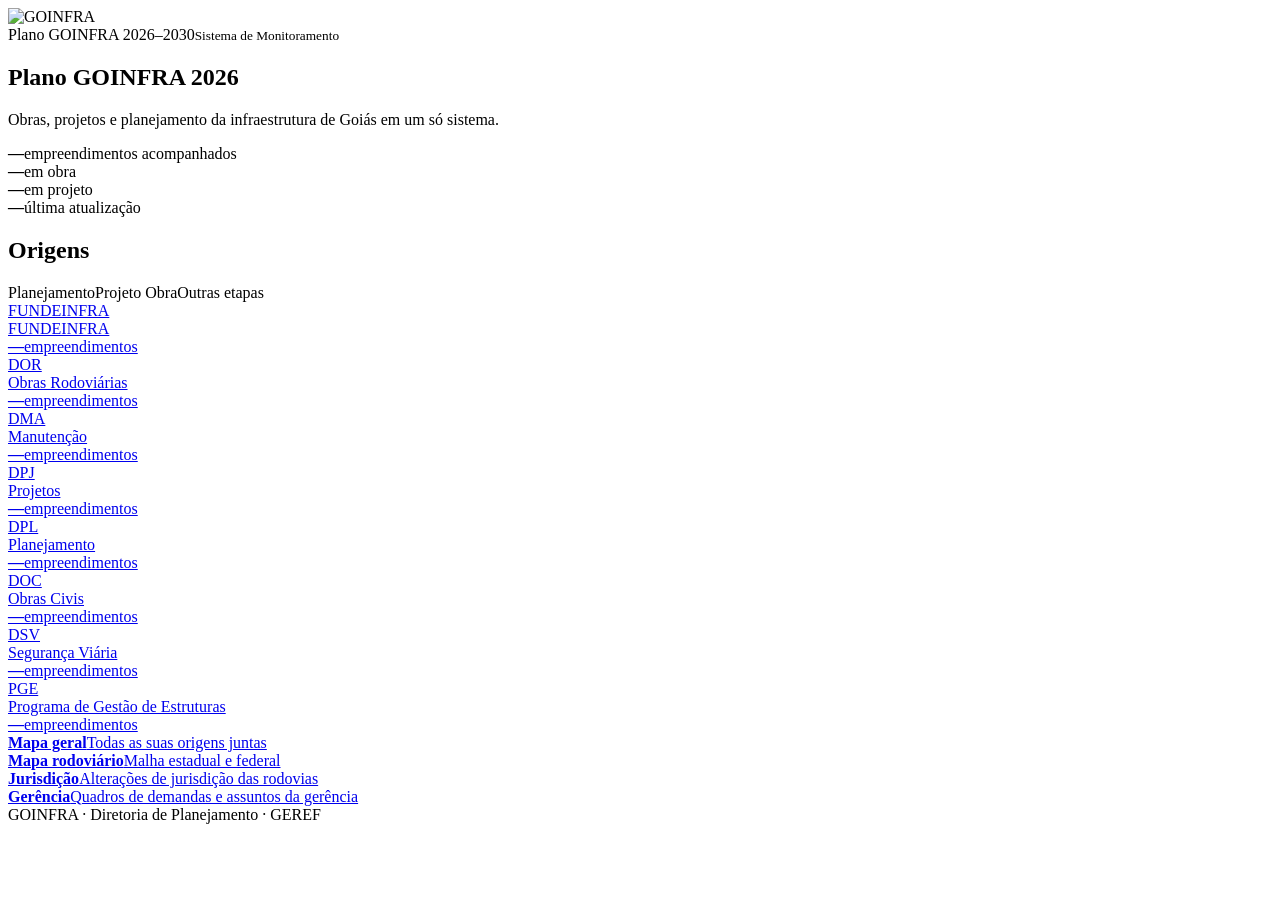
==== index.html @ ad625b61 "Tabela de obras: salvar encerra o 'Selecionar no mapa' do Traçado (popups não abriam depois da ediçã" ====
<!DOCTYPE html>
<html lang="pt-BR">
<head>
  <meta charset="utf-8" />
  <title>Plano GOINFRA 2026</title>
  <meta name="viewport" content="width=device-width, initial-scale=1.0" />
  <link rel="preconnect" href="https://fonts.googleapis.com">
  <link href="https://fonts.googleapis.com/css2?family=Inter:wght@400;500;600;700;800;900&display=swap" rel="stylesheet">
  <link rel="stylesheet" href="css/inicio_painel.css?v=2026-11-26.08" />
</head>
<body>
  <header class="topo">
    <img src="data/Logo_GOINFRA_DPL_2025.png" alt="GOINFRA">
    <div class="marca">Plano GOINFRA 2026–2030<small>Sistema de Monitoramento</small></div>
    <div class="espaco"></div>
    <span id="acessoUsuario"></span>
  </header>

  <section class="hero">
    <div class="hero-conteudo">
      <h1 id="saudacao">Plano GOINFRA 2026</h1>
      <p>Obras, projetos e planejamento da infraestrutura de Goiás em um só sistema.</p>
      <div class="numeros">
        <div><b id="nTotal">—</b><span id="rotuloTotal">empreendimentos acompanhados</span></div>
        <div><b id="nObra">—</b><span>em obra</span></div>
        <div><b id="nProjeto">—</b><span>em projeto</span></div>
        <div><b id="nAtualizado">—</b><span>última atualização</span></div>
      </div>
    </div>
    <aside class="widgets" id="widgets" aria-label="Widgets"></aside>
  </section>

  <main>
    <h2>Origens</h2>
    <div class="legenda-etapas">
      <span style="--c:var(--plan)">Planejamento</span><span style="--c:var(--projeto)">Projeto</span>
      <span style="--c:var(--obra)">Obra</span><span style="--c:var(--outros)">Outras etapas</span>
    </div>
    <nav class="grade" id="grade" aria-label="Origens"></nav>
    <nav class="atalhos" id="atalhos" aria-label="Mapas"></nav>
  </main>
  <div class="rodape">GOINFRA · Diretoria de Planejamento · GEREF</div>

  <script src="https://cdn.jsdelivr.net/npm/@supabase/supabase-js@2.45.4/dist/umd/supabase.min.js"></script>
  <script src="js/acesso.js?v=2026-11-26.08"></script>
  <script src="js/dados_banco.js?v=2026-11-26.08"></script>
  <script src="js/inicio_painel.js?v=2026-11-26.08"></script>
  <script src="js/inicio_widgets.js?v=2026-11-26.08"></script>
</body>
</html>
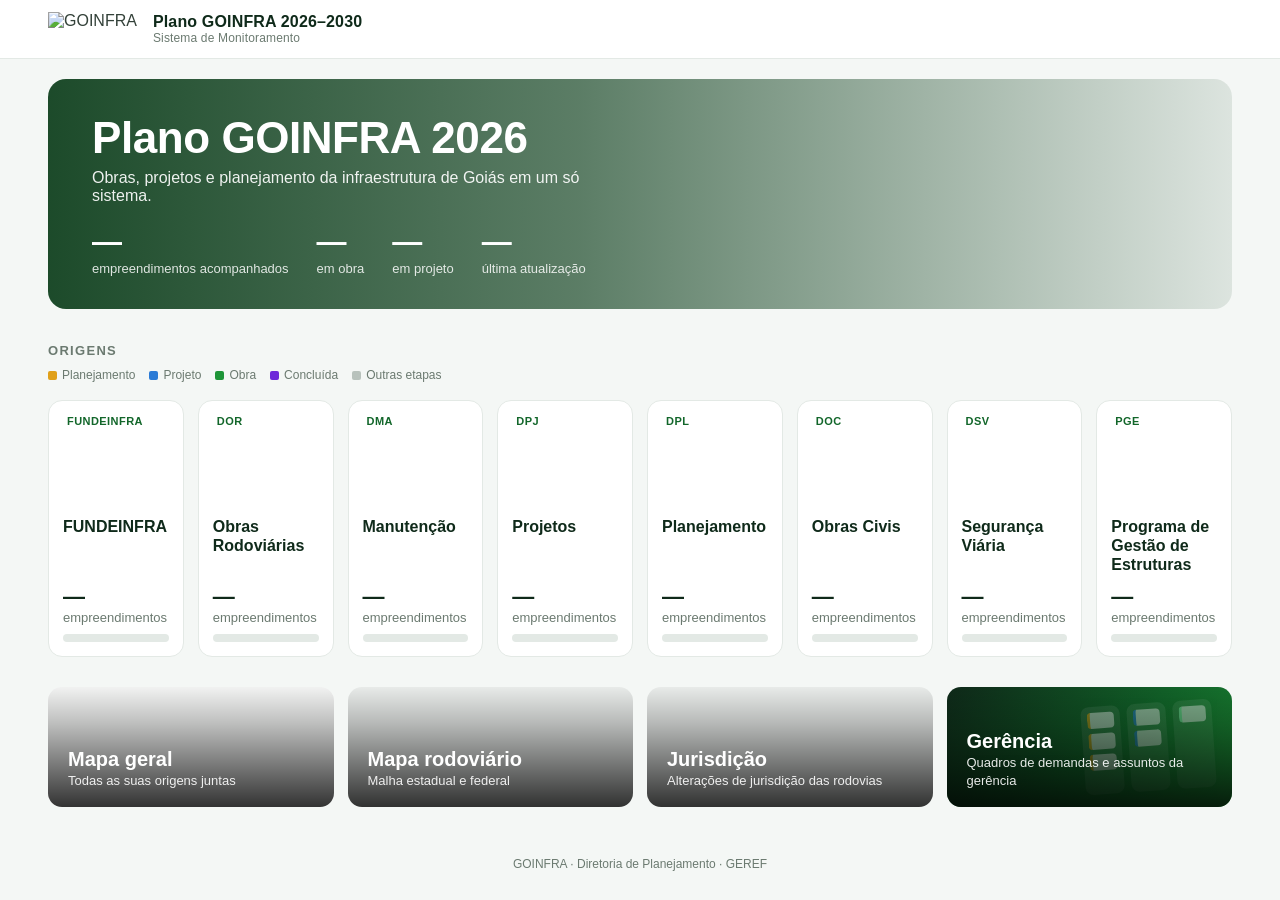
==== commit 6add6d65: "VER. 3.24: faixa Concluída nos cartões da página inicial Status Concluído ou Inaugurado conta como C" ====
--- a/index.html
+++ b/index.html
@@ -6,7 +6,7 @@
   <meta name="viewport" content="width=device-width, initial-scale=1.0" />
   <link rel="preconnect" href="https://fonts.googleapis.com">
   <link href="https://fonts.googleapis.com/css2?family=Inter:wght@400;500;600;700;800;900&display=swap" rel="stylesheet">
-  <link rel="stylesheet" href="css/inicio_painel.css?v=2026-11-26.08" />
+  <link rel="stylesheet" href="css/inicio_painel.css?v=2026-11-27.04" />
 </head>
 <body>
   <header class="topo">
@@ -34,7 +34,7 @@
     <h2>Origens</h2>
     <div class="legenda-etapas">
       <span style="--c:var(--plan)">Planejamento</span><span style="--c:var(--projeto)">Projeto</span>
-      <span style="--c:var(--obra)">Obra</span><span style="--c:var(--outros)">Outras etapas</span>
+      <span style="--c:var(--obra)">Obra</span><span style="--c:var(--concluida)">Concluída</span><span style="--c:var(--outros)">Outras etapas</span>
     </div>
     <nav class="grade" id="grade" aria-label="Origens"></nav>
     <nav class="atalhos" id="atalhos" aria-label="Mapas"></nav>
@@ -42,9 +42,9 @@
   <div class="rodape">GOINFRA · Diretoria de Planejamento · GEREF</div>
 
   <script src="https://cdn.jsdelivr.net/npm/@supabase/supabase-js@2.45.4/dist/umd/supabase.min.js"></script>
-  <script src="js/acesso.js?v=2026-11-26.08"></script>
-  <script src="js/dados_banco.js?v=2026-11-26.08"></script>
-  <script src="js/inicio_painel.js?v=2026-11-26.08"></script>
-  <script src="js/inicio_widgets.js?v=2026-11-26.08"></script>
+  <script src="js/acesso.js?v=2026-11-27.04"></script>
+  <script src="js/dados_banco.js?v=2026-11-27.04"></script>
+  <script src="js/inicio_painel.js?v=2026-11-27.04"></script>
+  <script src="js/inicio_widgets.js?v=2026-11-27.04"></script>
 </body>
 </html>
--- a/css/inicio_painel.css
+++ b/css/inicio_painel.css
@@ -0,0 +1,185 @@
+/* Pagina inicial (painel). A versao anterior continua em index_antigo.html + css/inicio.css. */
+:root {
+  --verde: #1e9538; --verde-escuro: #12662a;
+  --tinta: #0f2a1a; --texto: #334139; --suave: #6b7a70; --linha: #e3e9e5; --fundo: #f4f7f5;
+  --obra: #1e9538; --projeto: #2b7bd6; --plan: #e0a019; --concluida: #6d28d9; --outros: #b8c2bc;
+}
+* { box-sizing: border-box; }
+body { margin: 0; font-family: Inter, Arial, sans-serif; background: var(--fundo); color: var(--texto); }
+a { color: inherit; text-decoration: none; }
+
+.topo { position: sticky; top: 0; z-index: 10; display: flex; align-items: center; gap: 16px;
+  padding: 12px clamp(16px, 4vw, 48px); background: #fff; border-bottom: 1px solid var(--linha); }
+.topo img { height: 34px; }
+.topo .marca { font-weight: 800; color: var(--tinta); letter-spacing: .01em; }
+.topo .marca small { display: block; font-weight: 500; color: var(--suave); font-size: 12px; }
+.topo .espaco { flex: 1; }
+#acessoUsuario { color: var(--tinta); }
+
+.hero { position: relative; margin: 20px clamp(16px, 4vw, 48px) 0; border-radius: 18px; overflow: hidden;
+  min-height: 230px; display: flex; align-items: flex-end; color: #fff;
+  background: linear-gradient(90deg, rgba(10,60,25,.92) 0%, rgba(10,60,25,.65) 45%, rgba(10,60,25,.1) 100%), url('../data/GERAL.jpg') center 60% / cover; }
+.hero-conteudo { padding: 32px clamp(20px, 4vw, 44px); max-width: 720px; }
+.hero h1 { margin: 0 0 6px; font-size: clamp(28px, 4vw, 44px); font-weight: 900; letter-spacing: -.01em; }
+.hero p { margin: 0; font-size: 16px; opacity: .92; }
+.hero .numeros { display: flex; gap: 28px; margin-top: 20px; flex-wrap: wrap; }
+.hero .numeros b { display: block; font-size: 30px; font-weight: 800; }
+.hero .numeros span { font-size: 13px; opacity: .85; }
+
+main { padding: 26px clamp(16px, 4vw, 48px) 40px; }
+h2 { font-size: 13px; text-transform: uppercase; letter-spacing: .1em; color: var(--suave); margin: 8px 0 14px; }
+
+/* Origens: todas na mesma linha em tela larga; quebram em telas menores. */
+.grade { display: grid; grid-template-columns: repeat(auto-fill, minmax(min(200px, 100%), 1fr)); gap: 14px; }
+@media (min-width: 1200px) { .grade { grid-template-columns: repeat(8, minmax(0, 1fr)); } }   /* 7 origens + Programa de Gestão de Estruturas (18/11/2026) */
+.cartao { background: #fff; border: 1px solid var(--linha); border-radius: 14px; overflow: hidden;
+  display: flex; flex-direction: column; transition: transform .15s, box-shadow .15s; }
+.cartao:hover, .cartao:focus-visible { transform: translateY(-3px); box-shadow: 0 12px 28px rgba(15,42,26,.12); outline: none; }
+.cartao .foto { height: 104px; background-size: cover; background-position: center; position: relative; }
+.cartao .sigla { position: absolute; left: 10px; top: 10px; background: rgba(255,255,255,.95); color: var(--verde-escuro);
+  font-weight: 800; font-size: 11px; padding: 4px 8px; border-radius: 6px; letter-spacing: .04em; }
+.cartao .corpo { padding: 12px 14px 14px; display: flex; flex-direction: column; gap: 9px; flex: 1; }
+.cartao .nome { font-weight: 800; font-size: 16px; color: var(--tinta); line-height: 1.2; min-height: 2.4em; }
+.cartao .total { font-size: 13px; color: var(--suave); margin-top: auto; }
+.cartao .total b { font-size: 22px; color: var(--tinta); margin-right: 4px; }
+.barra { display: flex; height: 8px; border-radius: 4px; overflow: hidden; background: var(--linha); gap: 2px; }
+.barra i { display: block; height: 100%; }
+.legenda-etapas { display: flex; gap: 14px; flex-wrap: wrap; font-size: 12px; color: var(--suave); margin: -4px 0 18px; }
+.legenda-etapas span::before { content: ''; display: inline-block; width: 9px; height: 9px; border-radius: 2px; margin-right: 5px; background: var(--c); vertical-align: -1px; }
+
+.atalhos { display: grid; grid-template-columns: repeat(auto-fill, minmax(min(280px, 100%), 1fr)); gap: 14px; margin-top: 30px; }
+/* Mapa geral, rodoviário, Jurisdição e Gerência na mesma linha (os que a pessoa não vê somem e os outros dividem a largura). */
+@media (min-width: 1000px) { .atalhos { grid-template-columns: none; grid-auto-flow: column; grid-auto-columns: minmax(0, 1fr); } }
+.atalho { position: relative; border-radius: 14px; overflow: hidden; min-height: 120px; color: #fff; display: flex; align-items: flex-end;
+  padding: 18px 20px; background-size: cover; background-position: center; transition: transform .15s; }
+.atalho::before { content: ''; position: absolute; inset: 0; z-index: 1; background: linear-gradient(0deg, rgba(0,0,0,.8), rgba(0,0,0,.25) 70%, rgba(0,0,0,.05)); }
+.atalho:hover, .atalho:focus-visible { transform: translateY(-3px); outline: none; }
+.atalho div { position: relative; z-index: 2; }
+
+/* Mapa geral: faixas inclinadas, uma foto por origem. */
+.mosaico { position: absolute; z-index: 0; top: 0; bottom: 0; left: -8%; right: -8%; display: flex; gap: 3px; background: #fff; }
+.mosaico span { position: relative; flex: 1; overflow: hidden; transform: skewX(-14deg); }
+.mosaico i { position: absolute; inset: 0 -40%; background-size: cover; background-position: center; transform: skewX(14deg);
+  transition: transform .4s ease; }
+.atalho:hover .mosaico i { transform: skewX(14deg) scale(1.08); }
+.atalho b { display: block; font-size: 20px; font-weight: 800; }
+.atalho span { font-size: 13px; opacity: .9; }
+.atalho .externo { position: absolute; top: 14px; right: 14px; z-index: 2; font-size: 11px; font-weight: 700; letter-spacing: .04em;
+  background: rgba(255,255,255,.92); color: var(--verde-escuro); padding: 3px 8px; border-radius: 6px; }
+.sem-origens { grid-column: 1 / -1; margin: 0; padding: 22px; background: #fff; border: 1px dashed var(--linha); border-radius: 14px; color: var(--suave); }
+.rodape { text-align: center; font-size: 12px; color: var(--suave); padding: 10px 0 24px; }
+
+@media (max-width: 600px) {
+  .topo img { height: 26px; }
+  .topo .marca { display: none; }
+  .hero .numeros { gap: 18px; }
+}
+
+/* Atalho dos quadros da Gerência (gerencia.html): sem foto, fundo em degradê. */
+.atalho-gerencia { background: linear-gradient(135deg, #0f2a1a 0%, #12662a 55%, #1e9538 100%); }
+
+/* Ilustração de quadro (kanban) no atalho da Gerência, no lugar da foto. */
+.atalho-gerencia .mini-quadro { position: absolute; z-index: 0; right: 18px; top: 16px; bottom: 16px; width: 46%; display: flex; gap: 7px; opacity: .55;
+  transform: rotate(-4deg); transition: transform .3s ease; }
+.atalho-gerencia:hover .mini-quadro { transform: rotate(0deg) scale(1.04); }
+.atalho-gerencia .mini-quadro i { flex: 1; display: flex; flex-direction: column; gap: 5px; padding: 6px; border-radius: 8px; background: rgba(255,255,255,.14); }
+.atalho-gerencia .mini-quadro u { display: block; height: 16px; border-radius: 4px; background: rgba(255,255,255,.85); border-left: 3px solid #e0a019; }
+.atalho-gerencia .mini-quadro i:nth-child(2) u { border-left-color: #2b7bd6; }
+.atalho-gerencia .mini-quadro i:nth-child(3) u { border-left-color: #86efac; }
+
+/* Widgets na faixa de boas-vindas (js/inicio_widgets.js) */
+.hero.com-widgets { align-items: stretch; }
+.hero-conteudo { flex: 0 0 auto; width: min(640px, 50%); align-self: flex-end; }
+.widgets { flex: 0 1 1040px; min-width: 0; margin-left: auto; display: grid; grid-template-columns: repeat(auto-fit, minmax(215px, 1fr)); gap: 10px; align-content: center;
+  padding: 18px clamp(16px, 2.5vw, 28px) 18px 0; position: relative; }
+.widgets.vazio { flex: 0 0 auto; align-content: start; }
+.wg { background: rgba(8, 40, 18, .55); backdrop-filter: blur(8px); -webkit-backdrop-filter: blur(8px); border: 1px solid rgba(255,255,255,.18);
+  border-radius: 14px; padding: 10px 12px 11px; color: #fff; min-width: 0; display: flex; flex-direction: column; gap: 7px; }
+.wg header { display: flex; align-items: center; gap: 7px; font-size: 12px; letter-spacing: .04em; text-transform: uppercase; }
+.wg header svg, .wg-personalizar svg, .wg-dlg svg { width: 16px; height: 16px; fill: none; stroke: currentColor; stroke-width: 2; stroke-linecap: round; stroke-linejoin: round; flex: 0 0 16px; }
+.wg header b { font-weight: 800; }
+.wg header a { margin-left: auto; font-size: 11px; text-transform: none; letter-spacing: 0; opacity: .8; }
+.wg header a:hover { opacity: 1; text-decoration: underline; }
+.wg-nums { display: flex; gap: 16px; }
+.wg-nums div { font-size: 11px; opacity: .85; line-height: 1.2; }
+.wg-nums b { display: block; font-size: 22px; font-weight: 800; opacity: 1; }
+.wg-nums .alerta b { color: #fecaca; }
+.wg-lista { list-style: none; margin: 0; padding: 0; display: flex; flex-direction: column; gap: 3px; font-size: 12px; }
+.wg-lista li, .wg-lista a { display: flex; gap: 7px; min-width: 0; white-space: nowrap; overflow: hidden; text-overflow: ellipsis; }
+.wg-lista a { flex: 1; }
+.wg-lista a:hover { text-decoration: underline; }
+.wg-lista span { flex: 0 0 auto; font-weight: 700; opacity: .75; font-variant-numeric: tabular-nums; }
+.wg-lista span.atrasado { color: #fecaca; opacity: 1; }
+.wg-lista b { font-weight: 700; }
+.wg-texto li { white-space: normal; display: -webkit-box; -webkit-line-clamp: 2; -webkit-box-orient: vertical; line-height: 1.35; }
+.hero .wg-ver { margin: 0; font-size: 11.5px; font-weight: 700; opacity: .8; }
+.hero .wg-vazio { margin: 0; font-size: 12px; opacity: .8; }
+.wg-mais { align-self: flex-start; font: inherit; font-size: 11.5px; font-weight: 700; color: #fff; background: rgba(255,255,255,.14); border: 0; border-radius: 999px; padding: 4px 10px; cursor: pointer; }
+.wg-mais:hover { background: rgba(255,255,255,.26); }
+.wg { align-self: stretch; }
+.wg-cal-topo { display: flex; align-items: center; justify-content: space-between; font-size: 12.5px; font-weight: 700; text-transform: capitalize; }
+.wg-cal-topo button { border: 0; background: rgba(255,255,255,.12); color: #fff; width: 24px; height: 24px; border-radius: 50%; cursor: pointer; font-size: 15px; line-height: 1; }
+.wg-cal-topo button:hover { background: rgba(255,255,255,.26); }
+.wg-cal { display: grid; grid-template-columns: repeat(7, 1fr); gap: 2px; text-align: center; font-size: 11.5px; }
+.wg-cal i, .wg-cal a { font-style: normal; height: 21px; line-height: 21px; border-radius: 7px; font-variant-numeric: tabular-nums; }
+.wg-cal i.sem { opacity: .6; font-size: 10px; font-weight: 700; }
+.wg-cal .hoje { outline: 2px solid rgba(255,255,255,.85); outline-offset: -2px; font-weight: 800; }
+.wg-cal a.prazo { background: #e0a019; color: #1f1300; font-weight: 800; }
+.wg-cal a.prazo.vencido { background: #f87171; color: #3b0606; }
+.wg-cal a:hover { filter: brightness(1.12); }
+.wg-personalizar { display: inline-flex; align-items: center; gap: 6px; font: inherit; font-size: 11.5px; font-weight: 700; color: #fff;
+  background: rgba(8, 40, 18, .6); border: 1px solid rgba(255,255,255,.25); border-radius: 999px; padding: 5px 11px; cursor: pointer; backdrop-filter: blur(6px); }
+.widgets:not(.vazio) .wg-personalizar { position: absolute; top: 12px; right: clamp(16px, 2.5vw, 28px); }
+.wg-personalizar:hover { background: rgba(8, 40, 18, .85); }
+.hero.com-widgets .widgets:not(.vazio) { padding-top: 48px; }
+.widgets.vazio { padding-top: 18px; }
+
+/* Diálogo "Personalizar" */
+.wg-dlg { border: 0; border-radius: 18px; padding: 0; width: min(480px, calc(100vw - 24px)); box-shadow: 0 24px 60px rgba(15,42,26,.35); font-family: Inter, Arial, sans-serif; color: var(--texto); }
+.wg-dlg::backdrop { background: rgba(10, 40, 20, .45); backdrop-filter: blur(2px); }
+.wg-dlg-topo { display: flex; justify-content: space-between; align-items: center; padding: 14px 18px; color: #fff; background: linear-gradient(90deg, #0f2a1a 0%, #12662a 60%, #1e9538 100%); }
+.wg-dlg-topo b { font-size: 15px; font-weight: 800; }
+.wg-dlg-topo button { border: 0; background: rgba(255,255,255,.14); width: 30px; height: 30px; border-radius: 50%; font-size: 20px; color: #fff; cursor: pointer; }
+.wg-dlg-nota { margin: 12px 18px 6px; font-size: 12.5px; color: var(--suave); }
+.wg-dlg ul { list-style: none; margin: 0; padding: 4px 12px; display: flex; flex-direction: column; gap: 6px; }
+.wg-dlg li { display: flex; align-items: center; gap: 6px; padding: 8px 10px; border: 1px solid var(--linha); border-radius: 12px; }
+.wg-dlg li.ligado { border-color: #b7dfc3; background: #f3faf5; }
+.wg-dlg label { flex: 1; display: flex; align-items: center; gap: 10px; cursor: pointer; min-width: 0; }
+.wg-dlg label input { accent-color: var(--verde); width: 16px; height: 16px; }
+.wg-dlg label svg { color: var(--verde-escuro); }
+.wg-dlg label span { display: flex; flex-direction: column; min-width: 0; }
+.wg-dlg label b { font-size: 13.5px; color: var(--tinta); }
+.wg-dlg label small { font-size: 12px; color: var(--suave); }
+.wg-dlg li button { border: 1px solid var(--linha); background: #fff; border-radius: 8px; width: 28px; height: 28px; cursor: pointer; color: var(--texto); }
+.wg-dlg li button:disabled { opacity: .35; cursor: default; }
+.wg-dlg-rodape { display: flex; justify-content: space-between; align-items: center; padding: 12px 18px 16px; }
+.wg-link { border: 0; background: none; color: var(--suave); font: inherit; font-size: 12.5px; cursor: pointer; text-decoration: underline; }
+.wg-ok { font: inherit; font-size: 13px; font-weight: 700; height: 34px; padding: 0 18px; border-radius: 10px; border: 0; background: var(--verde); color: #fff; cursor: pointer; }
+
+@media (max-width: 900px) {
+  .hero, .hero.com-widgets { flex-direction: column; align-items: stretch; }
+  .hero-conteudo { align-self: stretch; width: auto; }
+  .widgets { flex: none; margin-left: 0; max-width: none !important; padding: 0 16px 18px; grid-template-columns: repeat(auto-fill, minmax(min(220px, 100%), 1fr)); }
+  .hero.com-widgets .widgets:not(.vazio) { padding-top: 44px; }
+  .widgets:not(.vazio) .wg-personalizar { top: 6px; right: 16px; }
+  .wg-calendario { grid-row: auto; }
+}
+
+/* Bloco de notas (030): 5 notas coloridas; as abas do lado direito levam a cor de cada nota. */
+.wg-corpo { flex: 1; display: flex; flex-direction: column; gap: 6px; min-height: 0; }
+.wg-nota { flex: 1; display: flex; min-height: 150px; }
+.wg-nota-texto { flex: 1; min-width: 0; width: 100%; box-sizing: border-box; resize: none; font: inherit; font-size: 12.5px; line-height: 1.45;
+  color: #1f2937; border: 0; border-radius: 10px 0 10px 10px; padding: 8px 10px; box-shadow: inset 0 -2px 0 rgba(0,0,0,.06); transition: background .2s; }
+.wg-nota-texto::placeholder { color: rgba(31,41,55,.55); }
+.wg-nota-texto:focus { outline: 2px solid rgba(255,255,255,.7); outline-offset: 1px; }
+.wg-nota-abas { display: flex; flex-direction: column; gap: 4px; padding-top: 6px; }
+.wg-nota-abas button { position: relative; width: 16px; height: 22px; border: 0; padding: 0; cursor: pointer; background: var(--c);
+  border-radius: 0 7px 7px 0; opacity: .65; transition: width .15s, opacity .15s; }
+.wg-nota-abas button:hover { opacity: .95; }
+.wg-nota-abas button.ativa { width: 22px; opacity: 1; box-shadow: 0 2px 6px rgba(0,0,0,.25); }
+.wg-nota-abas button.com-texto::after { content: ''; position: absolute; left: 5px; top: 50%; width: 4px; height: 4px; margin-top: -2px; border-radius: 50%; background: rgba(31,41,55,.55); }
+.hero .wg-nota-status { font-size: 10.5px; opacity: .75; min-height: 13px; }
+/* Calendário: resumo dos cartões embaixo */
+.hero .wg-cal-resumo { margin: 2px 0 0; font-size: 11.5px; opacity: .9; line-height: 1.35; overflow: hidden; display: -webkit-box; -webkit-line-clamp: 2; -webkit-box-orient: vertical; }
+.wg-cal-resumo a { text-decoration: underline; text-decoration-color: rgba(255,255,255,.4); }
+.wg-cal-resumo .atrasado { color: #fecaca; }
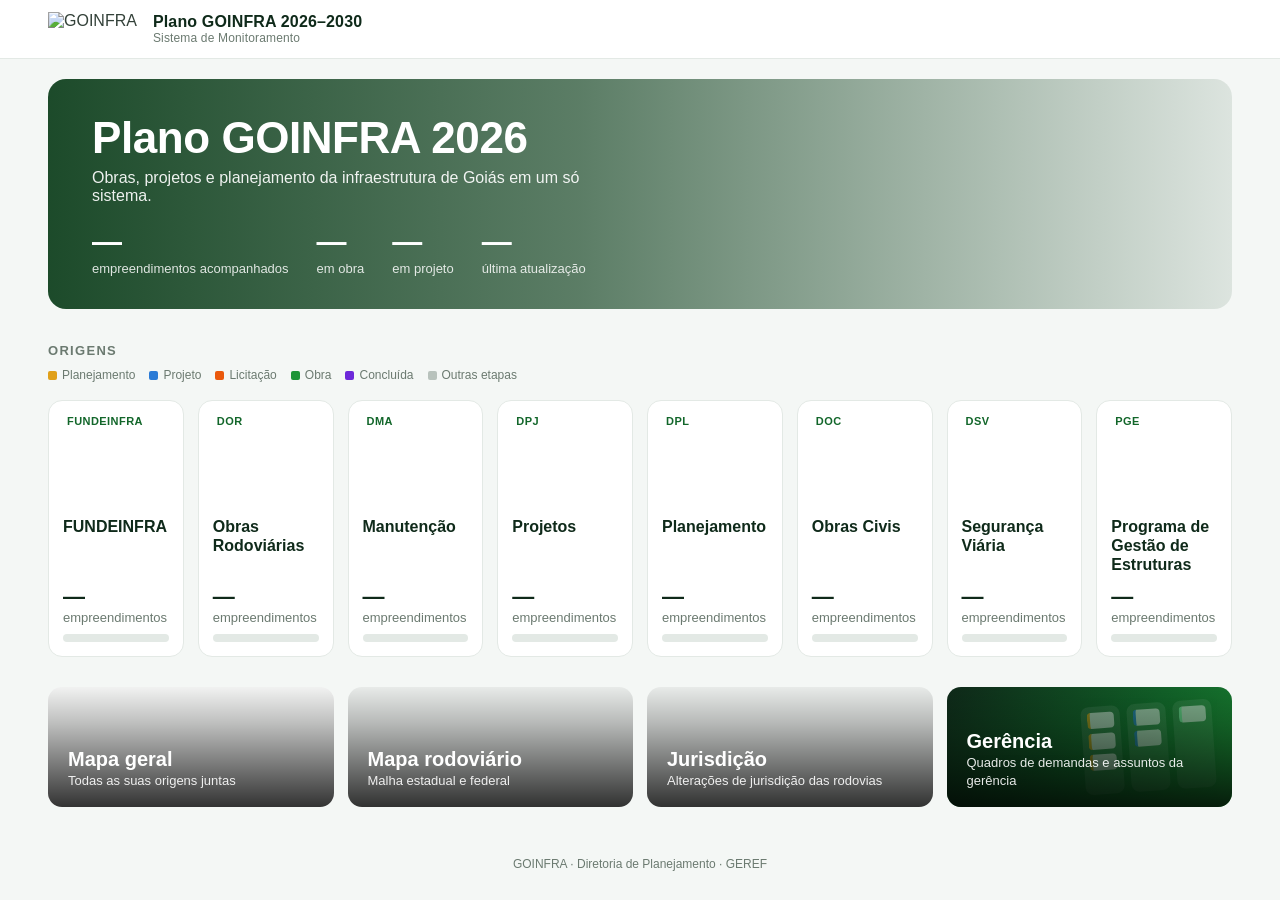
==== commit 3224dfe8: "VER. 3.25: DPL com legenda intervenção + status; faixa Licitação nos cartões da página inicial DPL: " ====
--- a/index.html
+++ b/index.html
@@ -6,7 +6,7 @@
   <meta name="viewport" content="width=device-width, initial-scale=1.0" />
   <link rel="preconnect" href="https://fonts.googleapis.com">
   <link href="https://fonts.googleapis.com/css2?family=Inter:wght@400;500;600;700;800;900&display=swap" rel="stylesheet">
-  <link rel="stylesheet" href="css/inicio_painel.css?v=2026-11-27.04" />
+  <link rel="stylesheet" href="css/inicio_painel.css?v=2026-11-27.07" />
 </head>
 <body>
   <header class="topo">
@@ -33,7 +33,7 @@
   <main>
     <h2>Origens</h2>
     <div class="legenda-etapas">
-      <span style="--c:var(--plan)">Planejamento</span><span style="--c:var(--projeto)">Projeto</span>
+      <span style="--c:var(--plan)">Planejamento</span><span style="--c:var(--projeto)">Projeto</span><span style="--c:var(--licitacao)">Licitação</span>
       <span style="--c:var(--obra)">Obra</span><span style="--c:var(--concluida)">Concluída</span><span style="--c:var(--outros)">Outras etapas</span>
     </div>
     <nav class="grade" id="grade" aria-label="Origens"></nav>
@@ -42,9 +42,9 @@
   <div class="rodape">GOINFRA · Diretoria de Planejamento · GEREF</div>
 
   <script src="https://cdn.jsdelivr.net/npm/@supabase/supabase-js@2.45.4/dist/umd/supabase.min.js"></script>
-  <script src="js/acesso.js?v=2026-11-27.04"></script>
-  <script src="js/dados_banco.js?v=2026-11-27.04"></script>
-  <script src="js/inicio_painel.js?v=2026-11-27.04"></script>
-  <script src="js/inicio_widgets.js?v=2026-11-27.04"></script>
+  <script src="js/acesso.js?v=2026-11-27.07"></script>
+  <script src="js/dados_banco.js?v=2026-11-27.07"></script>
+  <script src="js/inicio_painel.js?v=2026-11-27.07"></script>
+  <script src="js/inicio_widgets.js?v=2026-11-27.07"></script>
 </body>
 </html>
--- a/css/inicio_painel.css
+++ b/css/inicio_painel.css
@@ -2,7 +2,7 @@
 :root {
   --verde: #1e9538; --verde-escuro: #12662a;
   --tinta: #0f2a1a; --texto: #334139; --suave: #6b7a70; --linha: #e3e9e5; --fundo: #f4f7f5;
-  --obra: #1e9538; --projeto: #2b7bd6; --plan: #e0a019; --concluida: #6d28d9; --outros: #b8c2bc;
+  --obra: #1e9538; --projeto: #2b7bd6; --plan: #e0a019; --concluida: #6d28d9; --licitacao: #ea580c; --outros: #b8c2bc;
 }
 * { box-sizing: border-box; }
 body { margin: 0; font-family: Inter, Arial, sans-serif; background: var(--fundo); color: var(--texto); }
